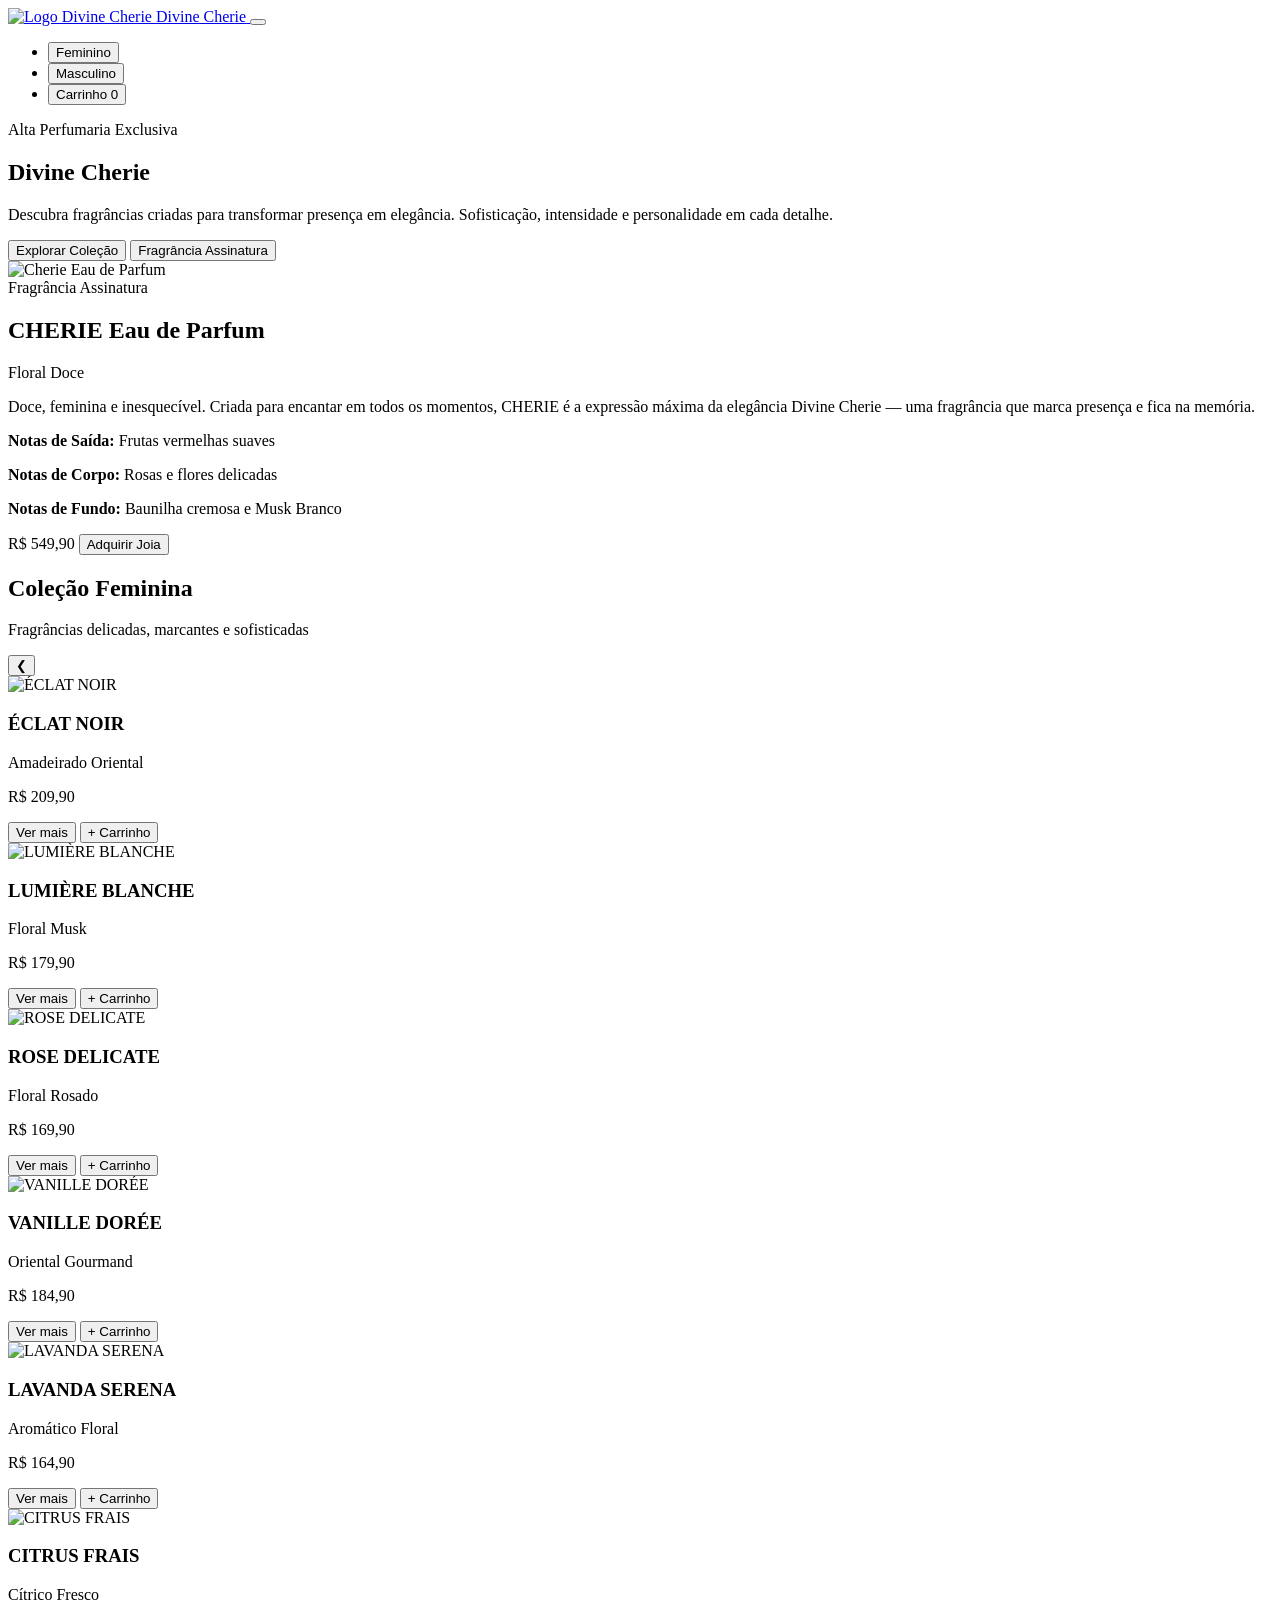
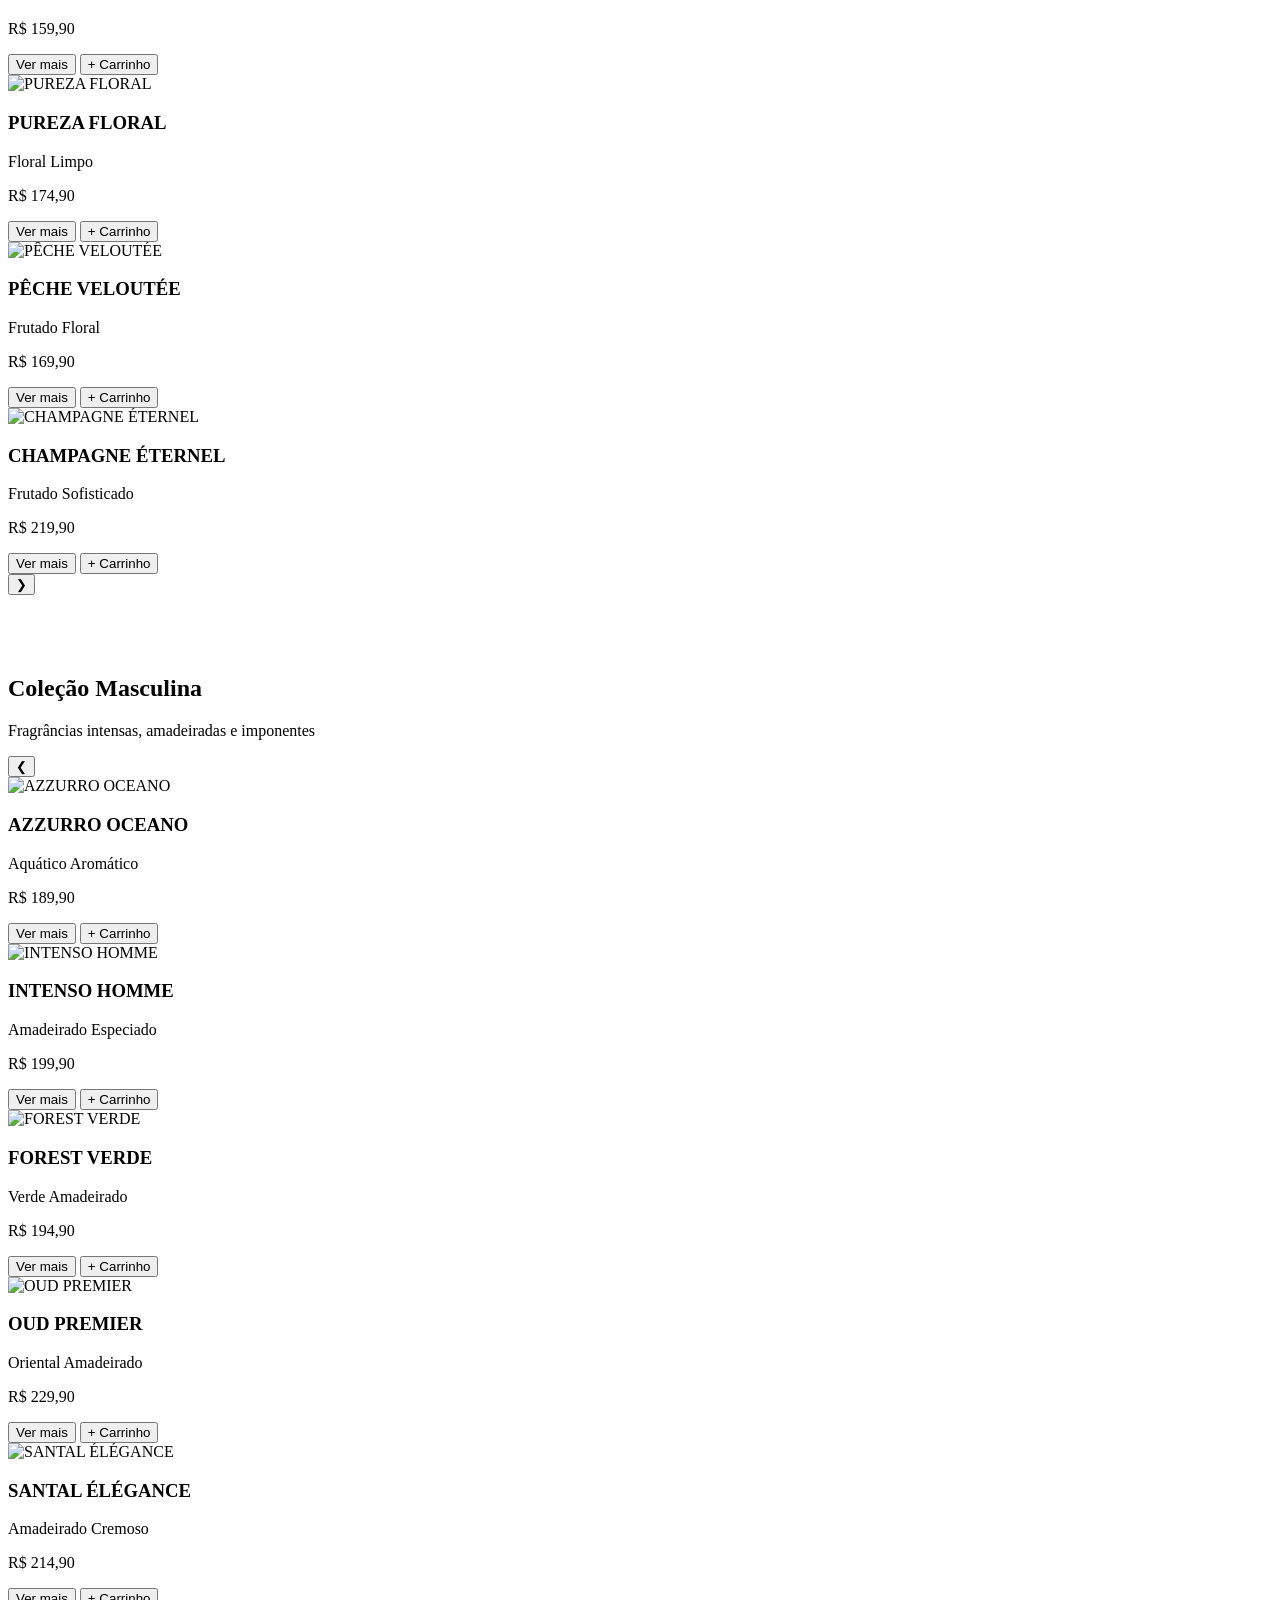
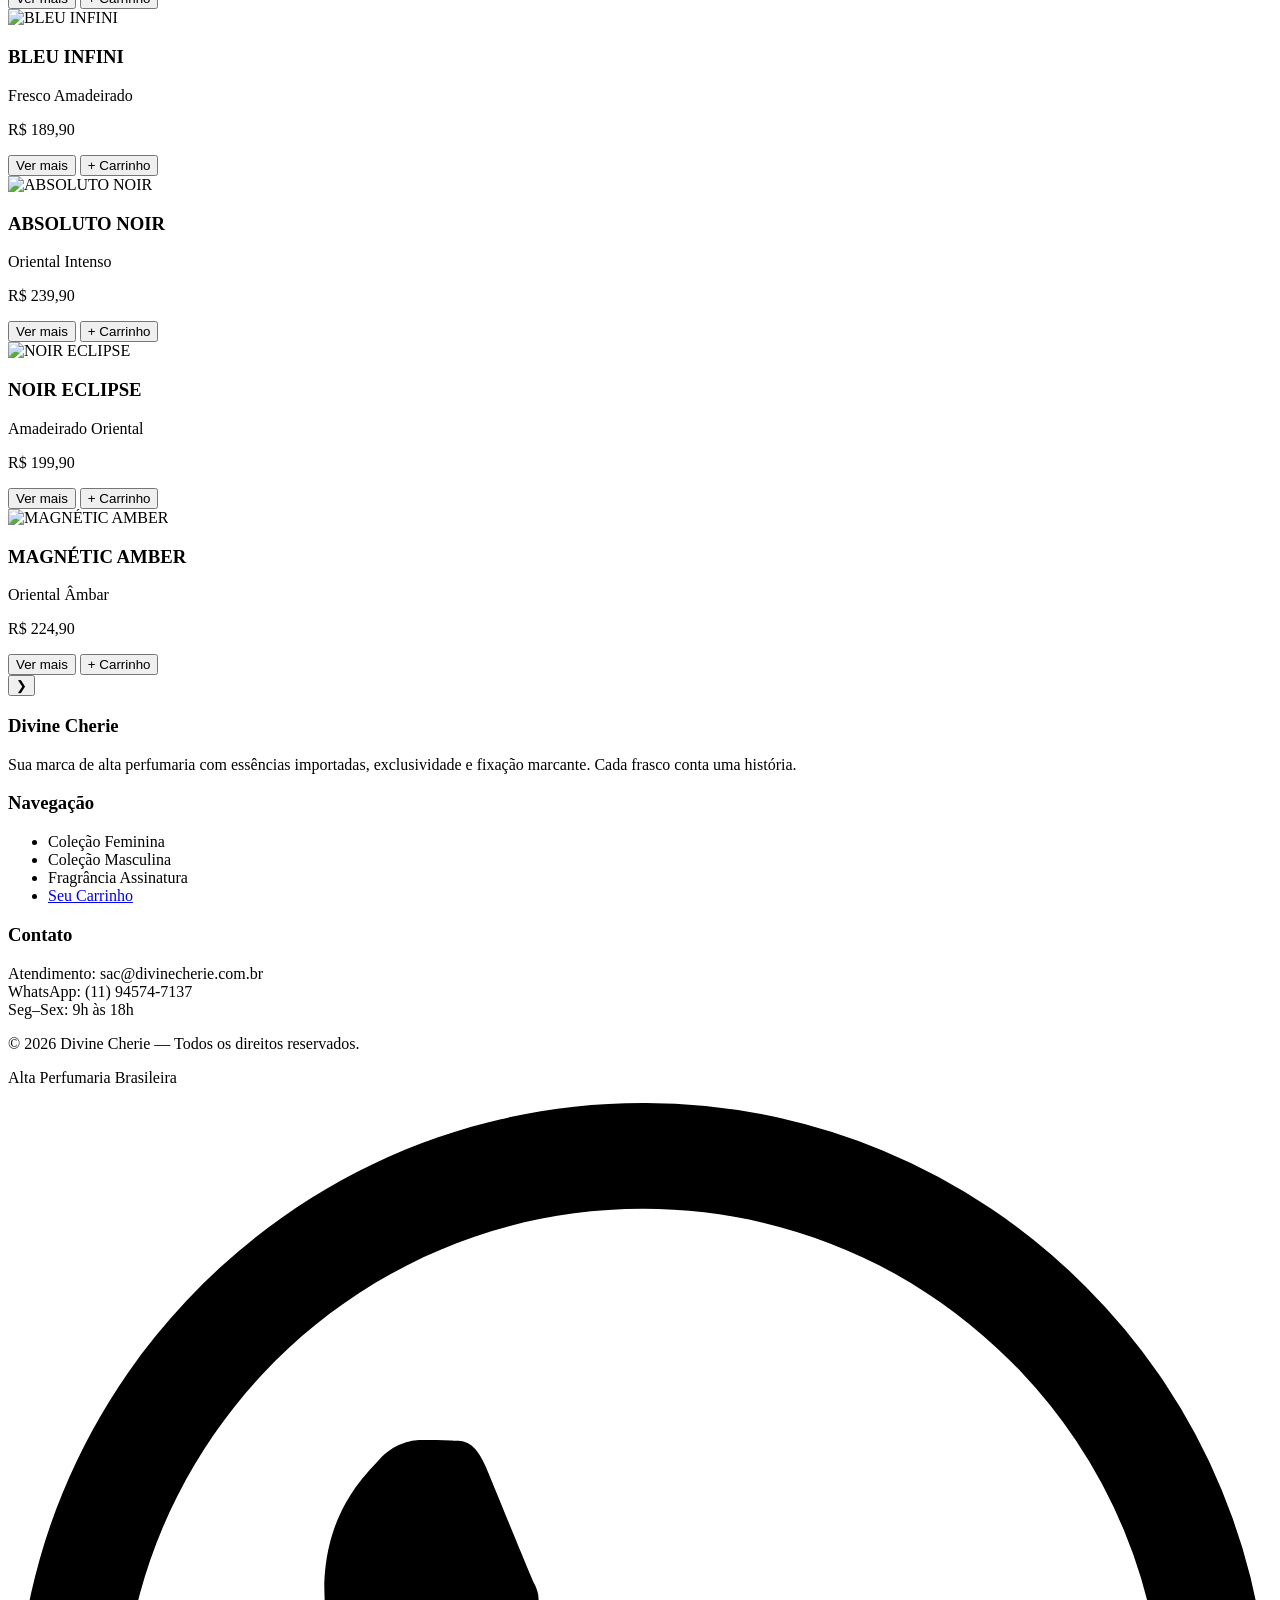
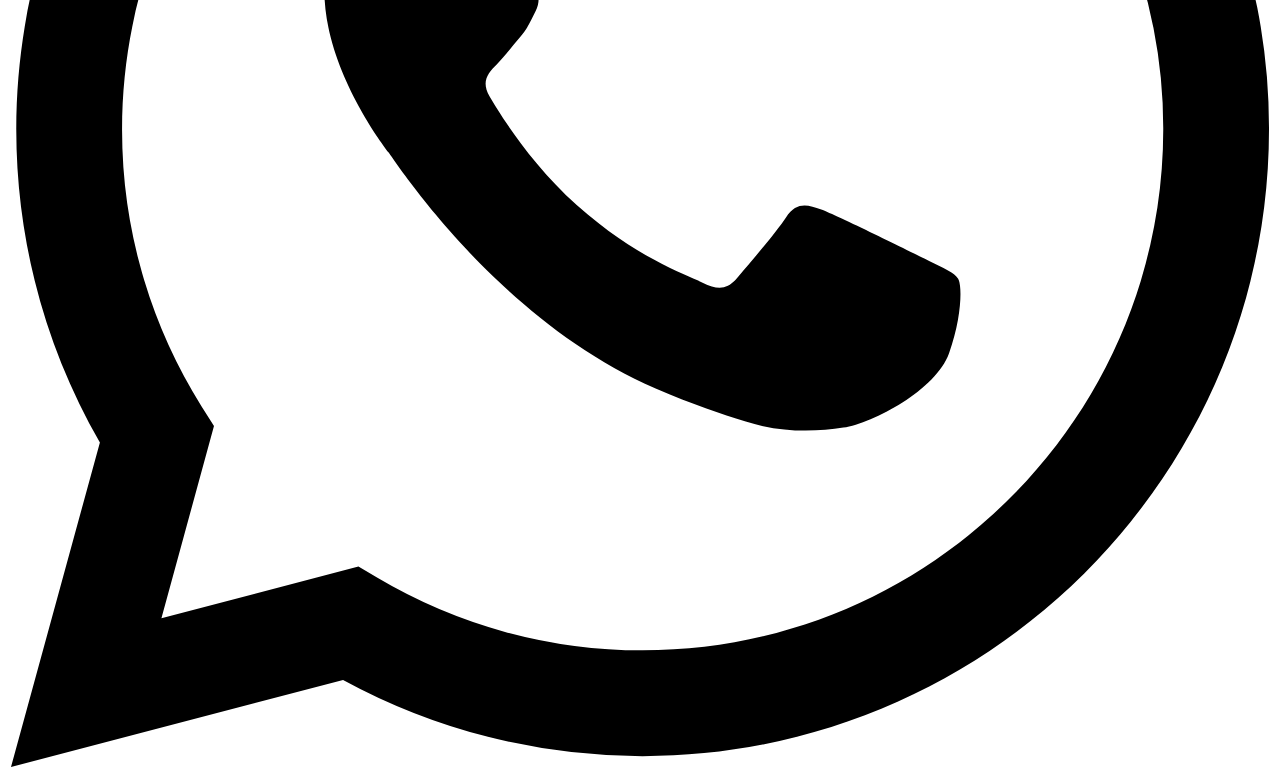
==== index.html @ ea1475bd "Pp" ====
<!DOCTYPE html>
<html lang="pt-br">
<head>
    <meta charset="UTF-8">
    <meta name="viewport" content="width=device-width, initial-scale=1.0">
    <title>Divine Cherie - Alta Perfumaria</title>
    <link rel="stylesheet" href="style.css">
    <link rel="icon" href="Imagens/Logo.jpeg" type="image/jpeg">
</head>
<body>

    <header>
        <nav>
            <a class="logo" href="index.html">
                <img src="Imagens/Logo.jpeg" alt="Logo Divine Cherie" class="logo-img">
                <span>Divine Cherie</span>
            </a>
            <button class="hamburger" id="hamburger" aria-label="Abrir menu">
                <span></span><span></span><span></span>
            </button>
            <div class="menu-container" id="menu-container">
                <ul>
                    <li><button class="btn-menu-nav" onclick="rolarParaSecao('feminino'); fecharMenu()">Feminino</button></li>
                    <li><button class="btn-menu-nav" onclick="rolarParaSecao('masculino'); fecharMenu()">Masculino</button></li>
                    <li>
                        <button class="btn-carrinho-texto" onclick="window.location.href='carrinho.html'">
                            Carrinho
                            <span class="cart-badge" id="badge-nav">0</span>
                        </button>
                    </li>
                </ul>
            </div>
        </nav>
    </header>

    <main class="container">

        <!-- HERO -->
        <section class="hero">
            <div class="hero-content">
                <span class="hero-eyebrow">Alta Perfumaria Exclusiva</span>
                <h1>Divine Cherie</h1>
                <p>Descubra fragrâncias criadas para transformar presença em elegância. Sofisticação, intensidade e personalidade em cada detalhe.</p>
                <div class="hero-cta-group">
                    <button class="btn-hero-primary" onclick="rolarParaSecao('feminino')">Explorar Coleção</button>
                    <button class="btn-hero-secondary" onclick="rolarParaSecao('destaque')">Fragrância Assinatura</button>
                </div>
            </div>
        </section>

        <!-- DESTAQUE ASSINATURA -->
        <section class="super-destaque-container" id="destaque">
            <div class="destaque-card">
                <div class="destaque-img-col">
                    <img src="Imagens/cherie.jpeg" alt="Cherie Eau de Parfum">
                </div>
                <div class="destaque-info-col">
                    <span class="badge-assinatura">Fragrância Assinatura</span>
                    <h2 class="destaque-nome">CHERIE Eau de Parfum</h2>
                    <p class="destaque-familia">Floral Doce</p>
                    <p class="destaque-descricao">Doce, feminina e inesquecível. Criada para encantar em todos os momentos, CHERIE é a expressão máxima da elegância Divine Cherie — uma fragrância que marca presença e fica na memória.</p>
                    <div class="destaque-notas">
                        <p><strong>Notas de Saída:</strong> Frutas vermelhas suaves</p>
                        <p><strong>Notas de Corpo:</strong> Rosas e flores delicadas</p>
                        <p><strong>Notas de Fundo:</strong> Baunilha cremosa e Musk Branco</p>
                    </div>
                    <div class="destaque-compra">
                        <span class="destaque-preco">R$ 549,90</span>
                        <button class="btn-adquirir" onclick="adicionarCarrinho({n:'CHERIE Eau de Parfum', p:549.90, i:'Imagens/cherie.jpeg', g:'feminino', d:'Doce, feminina e inesquecível. Criada para encantar em todos os momentos.', f:'Floral Doce'})">Adquirir Joia</button>
                    </div>
                </div>
            </div>
        </section>

        <!-- COLEÇÃO FEMININA -->
        <section class="secao-produtos" id="feminino">
            <div class="titulo-secao-caixa">
                <h2>Coleção Feminina</h2>
                <p>Fragrâncias delicadas, marcantes e sofisticadas</p>
            </div>
            <div class="carousel-container">
                <button class="arrow-btn" onclick="scrollCarrossel('vitrine-feminina', -1)" aria-label="Anterior">&#10094;</button>
                <div class="vitrine-wrapper">
                    <div class="vitrine" id="vitrine-feminina"></div>
                </div>
                <button class="arrow-btn" onclick="scrollCarrossel('vitrine-feminina', 1)" aria-label="Próximo">&#10095;</button>
            </div>
        </section>

        <!-- COLEÇÃO MASCULINA -->
        <section class="secao-produtos" id="masculino" style="margin-top: 80px;">
            <div class="titulo-secao-caixa">
                <h2>Coleção Masculina</h2>
                <p>Fragrâncias intensas, amadeiradas e imponentes</p>
            </div>
            <div class="carousel-container">
                <button class="arrow-btn" onclick="scrollCarrossel('vitrine-masculina', -1)" aria-label="Anterior">&#10094;</button>
                <div class="vitrine-wrapper">
                    <div class="vitrine" id="vitrine-masculina"></div>
                </div>
                <button class="arrow-btn" onclick="scrollCarrossel('vitrine-masculina', 1)" aria-label="Próximo">&#10095;</button>
            </div>
        </section>

    </main>

    <!-- FOOTER -->
    <footer>
        <div class="footer-inner">
            <div class="footer-col">
                <h3>Divine Cherie</h3>
                <p>Sua marca de alta perfumaria com essências importadas, exclusividade e fixação marcante. Cada frasco conta uma história.</p>
            </div>
            <div class="footer-col">
                <h3>Navegação</h3>
                <ul>
                    <li><span onclick="rolarParaSecao('feminino')">Coleção Feminina</span></li>
                    <li><span onclick="rolarParaSecao('masculino')">Coleção Masculina</span></li>
                    <li><span onclick="rolarParaSecao('destaque')">Fragrância Assinatura</span></li>
                    <li><a href="carrinho.html">Seu Carrinho</a></li>
                </ul>
            </div>
            <div class="footer-col">
                <h3>Contato</h3>
                <p>
                    Atendimento: sac@divinecherie.com.br<br>
                    WhatsApp: (11) 94574-7137<br>
                    Seg–Sex: 9h às 18h
                </p>
            </div>
        </div>
        <div class="footer-bottom">
            <p>&copy; 2026 Divine Cherie — Todos os direitos reservados.</p>
            <p>Alta Perfumaria Brasileira</p>
        </div>
    </footer>

    <!-- WHATSAPP FLUTUANTE -->
    <a href="https://wa.me/5511945747137" class="whatsapp-popup" target="_blank" rel="noopener noreferrer" aria-label="Fale conosco pelo WhatsApp">
        <svg viewBox="0 0 24 24" xmlns="http://www.w3.org/2000/svg">
            <path d="M17.472 14.382c-.297-.149-1.758-.867-2.03-.967-.273-.099-.471-.148-.67.15-.197.297-.767.966-.94 1.164-.173.199-.347.223-.644.075-.297-.15-1.255-.463-2.39-1.475-.883-.788-1.48-1.761-1.653-2.059-.173-.297-.018-.458.13-.606.134-.133.298-.347.446-.52.149-.174.198-.298.298-.497.099-.198.05-.371-.025-.52-.075-.149-.669-1.612-.916-2.207-.242-.579-.487-.5-.669-.51-.173-.008-.371-.01-.57-.01-.198 0-.52.074-.792.372-.272.297-1.04 1.016-1.04 2.479 0 1.462 1.065 2.875 1.213 3.074.149.198 2.096 3.2 5.077 4.487.709.306 1.262.489 1.694.625.712.227 1.36.195 1.871.118.571-.085 1.758-.719 2.006-1.413.248-.694.248-1.289.173-1.413-.074-.124-.272-.198-.57-.347m-5.421 7.403h-.004a9.87 9.87 0 01-5.031-1.378l-.361-.214-3.741.982.998-3.648-.235-.374a9.86 9.86 0 01-1.51-5.26c.001-5.45 4.436-9.884 9.888-9.884 2.64 0 5.122 1.03 6.988 2.898a9.825 9.825 0 012.893 6.994c-.003 5.45-4.437 9.884-9.885 9.884m8.413-18.297A11.815 11.815 0 0012.05 0C5.495 0 .16 5.335.157 11.892c0 2.096.547 4.142 1.588 5.945L.057 24l6.305-1.654a11.882 11.882 0 005.683 1.448h.005c6.554 0 11.89-5.335 11.893-11.893a11.821 11.821 0 00-3.48-8.413z"/>
        </svg>
    </a>

    <!-- TOAST -->
    <div class="toast" id="toast"></div>

    <script>
        // ==========================================
        // CATÁLOGO COMPLETO DE PRODUTOS
        // ==========================================
        const PRODUTOS = [
            { n: "ÉCLAT NOIR",       p: 209.90, i: "Imagens/Eclat Noir.png",         g: "feminino",  f: "Amadeirado Oriental",   d: "Sedutor e sofisticado, Éclat Noir combina baunilha negra e patchouli. Um perfume misterioso que deixa presença marcante por onde passa." },
            { n: "LUMIÈRE BLANCHE",  p: 179.90, i: "Imagens/Lumiere Blanche.png",     g: "feminino",  f: "Floral Musk",            d: "Uma fragrância delicada e iluminada, perfeita para mulheres elegantes e românticas. Flores brancas com musk e baunilha cremosa." },
            { n: "ROSE DELICATE",    p: 169.90, i: "Imagens/Rose Delicate.png",        g: "feminino",  f: "Floral Rosado",          d: "A harmonia clássica da rosa chá com a peônia. Um floral muito suave, romântico e elegante, perfeito para quem ama fragrâncias femininas." },
            { n: "VANILLE DORÉE",    p: 184.90, i: "Imagens/Vanille Doree.png",        g: "feminino",  f: "Oriental Gourmand",      d: "Doce sofisticado e extremamente viciante. Acordes luxuosos de caramelo e baunilha dourada, perfeito para noites especiais." },
            { n: "LAVANDA SERENA",   p: 164.90, i: "Imagens/Lavanda Serena.png",       g: "feminino",  f: "Aromático Floral",       d: "Suave, elegante e relaxante. Traz o frescor puro da lavanda francesa com íris e violeta. Ideal para o dia a dia." },
            { n: "CITRUS FRAIS",     p: 159.90, i: "Imagens/Citrus Frais.png",         g: "feminino",  f: "Cítrico Fresco",         d: "Leve, vibrante e perfeito para dias quentes. Laranja siciliana, limão e musk em uma combinação refrescante e alegre." },
            { n: "PUREZA FLORAL",    p: 174.90, i: "Imagens/Pureza Floral.png",        g: "feminino",  f: "Floral Limpo",           d: "Delicado, confortável e elegante como pele limpa e hidratada. Lírio branco, jasmim e musk em perfeita harmonia." },
            { n: "PÊCHE VELOUTÉE",   p: 169.90, i: "Imagens/Peche Veloutee.png",       g: "feminino",  f: "Frutado Floral",         d: "Doce delicado e feminino com toque aveludado irresistível. Pêssego, flores brancas e musk em uma fragrância encantadora." },
            { n: "CHAMPAGNE ÉTERNEL",p: 219.90, i: "Imagens/Champagne Eternel.png",    g: "feminino",  f: "Frutado Sofisticado",    d: "Luxuoso e brilhante, inspirado em celebrações inesquecíveis. Champagne rosé, pera e musk em uma composição festiva e elegante." },
            { n: "AZZURRO OCEANO",   p: 189.90, i: "Imagens/Azzurro Oceano.png",       g: "masculino", f: "Aquático Aromático",     d: "Fresco, aquático e moderno. Traz notas marinhas com limão siciliano e cedro. Transmite liberdade e sensação de brisa do mar." },
            { n: "INTENSO HOMME",    p: 199.90, i: "Imagens/Intenso Homme.png",        g: "masculino", f: "Amadeirado Especiado",   d: "Um amadeirado especiado marcante com toques intensos de âmbar e pimenta. Masculino sofisticado para homens confiantes." },
            { n: "FOREST VERDE",     p: 194.90, i: "Imagens/Forest Verde.png",          g: "masculino", f: "Verde Amadeirado",       d: "Traz notas verdes de vetiver misturadas à robustez clássica do cedro. Inspirado na natureza luxuosa das florestas profundas." },
            { n: "OUD PREMIER",      p: 229.90, i: "Imagens/Oud Premier.png",           g: "masculino", f: "Oriental Amadeirado",    d: "Luxuoso e misterioso, baseado no oud árabe premium envolto por incenso e âmbar. Inspirado na perfumaria árabe premium." },
            { n: "SANTAL ÉLÉGANCE",  p: 214.90, i: "Imagens/Santal Elegance.png",       g: "masculino", f: "Amadeirado Cremoso",     d: "A imponência do sândalo amadeirado com a cremosidade da baunilha. Elegante e refinado para quem ama perfumes sofisticados." },
            { n: "BLEU INFINI",      p: 189.90, i: "Imagens/Bleu Infini.png",           g: "masculino", f: "Fresco Amadeirado",      d: "Refrescante amadeirado moderno com notas oceânicas intensas. Moderno, refrescante e extremamente versátil." },
            { n: "ABSOLUTO NOIR",    p: 239.90, i: "Imagens/Absoluto Noir.png",         g: "masculino", f: "Oriental Intenso",       d: "O perfume mais intenso e luxuoso da coleção Divine Cherie. Incenso, madeira negra e âmbar em uma composição poderosa e marcante." },
            { n: "NOIR ECLIPSE",     p: 199.90, i: "Imagens/noir eclipse.png",          g: "masculino", f: "Amadeirado Oriental",    d: "Misterioso, elegante e extremamente marcante. Couro, âmbar negro e cedro em uma fragrância que exala poder e sofisticação." },
            { n: "MAGNÉTIC AMBER",   p: 224.90, i: "Imagens/Magnetic Amber.png",        g: "masculino", f: "Oriental Âmbar",         d: "Sensual e sofisticado, perfeito para noites elegantes. Âmbar dourado, baunilha e especiarias em uma composição irresistível." },
        ];

        // ==========================================
        // GERENCIAMENTO DO CARRINHO (localStorage)
        // ==========================================
        function getCarrinho() {
            return JSON.parse(localStorage.getItem('dc_carrinho') || '[]');
        }

        function salvarCarrinho(carrinho) {
            localStorage.setItem('dc_carrinho', JSON.stringify(carrinho));
            atualizarBadge();
        }

        function atualizarBadge() {
            const carrinho = getCarrinho();
            const total = carrinho.reduce((s, i) => s + i.qty, 0);
            const badge = document.getElementById('badge-nav');
            if (badge) badge.textContent = total;
        }

        function adicionarCarrinho(produto) {
            const carrinho = getCarrinho();
            const idx = carrinho.findIndex(i => i.n === produto.n);
            if (idx >= 0) {
                carrinho[idx].qty += 1;
            } else {
                carrinho.push({ ...produto, qty: 1 });
            }
            salvarCarrinho(carrinho);
            mostrarToast('✓  ' + produto.n + ' adicionado ao carrinho');
        }

        function mostrarToast(msg) {
            const toast = document.getElementById('toast');
            toast.textContent = msg;
            toast.classList.add('show');
            setTimeout(() => toast.classList.remove('show'), 3000);
        }

        // ==========================================
        // RENDERIZAR VITRINE
        // ==========================================
        function renderizarVitrine() {
            const vFem  = document.getElementById('vitrine-feminina');
            const vMasc = document.getElementById('vitrine-masculina');
            if (vFem)  vFem.innerHTML  = '';
            if (vMasc) vMasc.innerHTML = '';

            PRODUTOS.forEach(p => {
                const query = `nome=${encodeURIComponent(p.n)}&preco=${encodeURIComponent('R$ ' + p.p.toFixed(2).replace('.', ','))}&img=${encodeURIComponent(p.i)}&desc=${encodeURIComponent(p.d)}&familia=${encodeURIComponent(p.f)}`;
                const urlProduto = `produto.html?${query}`;

                const card = document.createElement('div');
                card.className = 'produto-card';
                card.innerHTML = `
                    <a href="${urlProduto}" style="text-decoration:none;color:inherit;">
                        <div class="produto-card-img-wrapper">
                            <img src="${p.i}" alt="${p.n}" loading="lazy">
                        </div>
                    </a>
                    <div class="produto-card-body">
                        <a href="${urlProduto}" style="text-decoration:none;color:inherit;">
                            <h3>${p.n}</h3>
                            <p class="familia-tag">${p.f}</p>
                        </a>
                        <p class="preco">R$ ${p.p.toFixed(2).replace('.', ',')}</p>
                        <div class="produto-card-actions">
                            <button class="btn-ver-produto" onclick="window.location.href='${urlProduto}'">Ver mais</button>
                            <button class="btn-add-card" onclick="adicionarCarrinho({n:'${p.n.replace(/'/g,"\\'")}',p:${p.p},i:'${p.i}',g:'${p.g}',d:'${p.d.replace(/'/g,"\\'")}',f:'${p.f}'})">+ Carrinho</button>
                        </div>
                    </div>
                `;

                if (p.g === 'feminino' && vFem)  vFem.appendChild(card);
                if (p.g === 'masculino' && vMasc) vMasc.appendChild(card);
            });
        }

        // ==========================================
        // CARROSSEL
        // ==========================================
        function scrollCarrossel(id, dir) {
            const vitrine = document.getElementById(id);
            if (!vitrine) return;
            const card = vitrine.querySelector('.produto-card');
            if (!card) return;
            const gap = parseInt(window.getComputedStyle(vitrine).gap) || 22;
            vitrine.scrollBy({ left: dir * (card.offsetWidth + gap), behavior: 'smooth' });
        }

        // ==========================================
        // SCROLL SUAVE
        // ==========================================
        function rolarParaSecao(id) {
            const el = document.getElementById(id);
            if (el) el.scrollIntoView({ behavior: 'smooth', block: 'start' });
        }

        // ==========================================
        // MENU MOBILE
        // ==========================================
        const hamburger = document.getElementById('hamburger');
        const menuContainer = document.getElementById('menu-container');

        hamburger.addEventListener('click', () => {
            hamburger.classList.toggle('active');
            menuContainer.classList.toggle('open');
        });

        function fecharMenu() {
            hamburger.classList.remove('active');
            menuContainer.classList.remove('open');
        }

        // Fechar menu ao clicar fora
        document.addEventListener('click', (e) => {
            if (!hamburger.contains(e.target) && !menuContainer.contains(e.target)) {
                fecharMenu();
            }
        });

        // ==========================================
        // INICIALIZAÇÃO
        // ==========================================
        window.addEventListener('DOMContentLoaded', () => {
            renderizarVitrine();
            atualizarBadge();
        });
    </script>
</body>
</html>
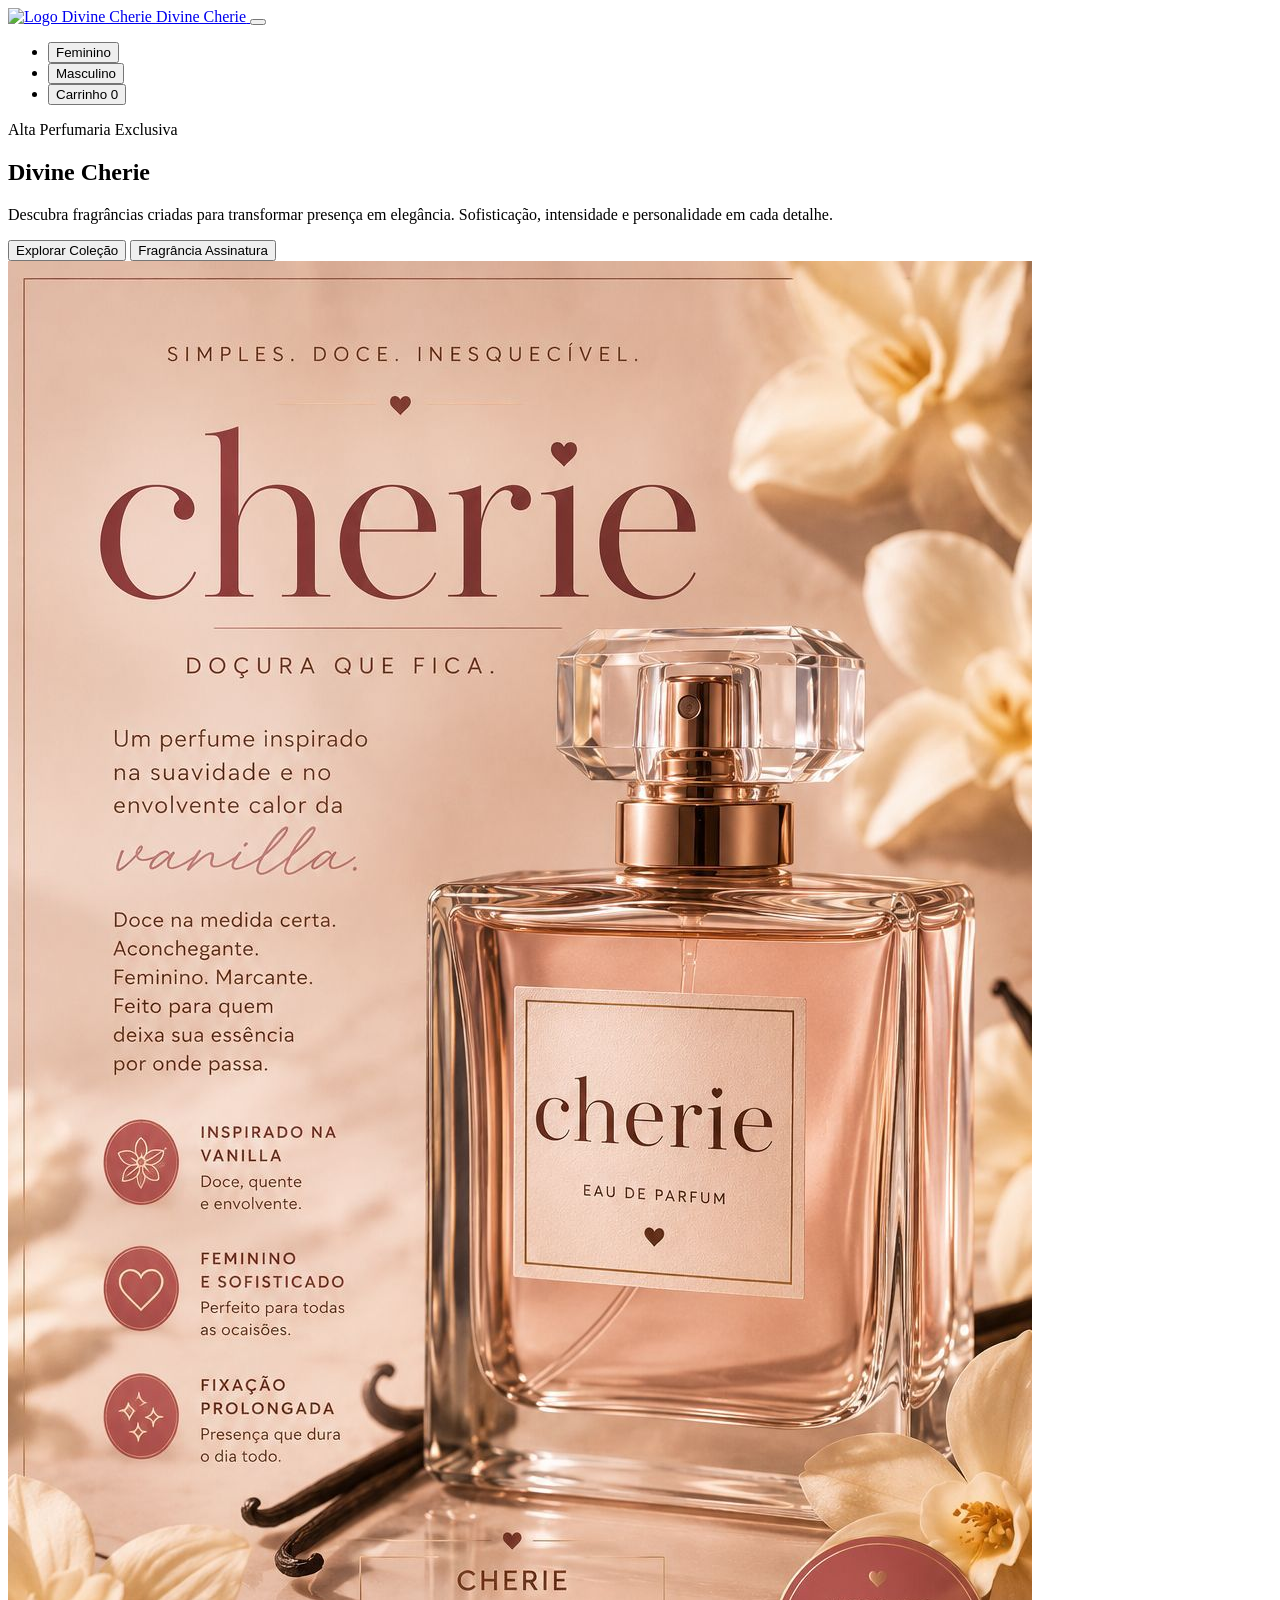
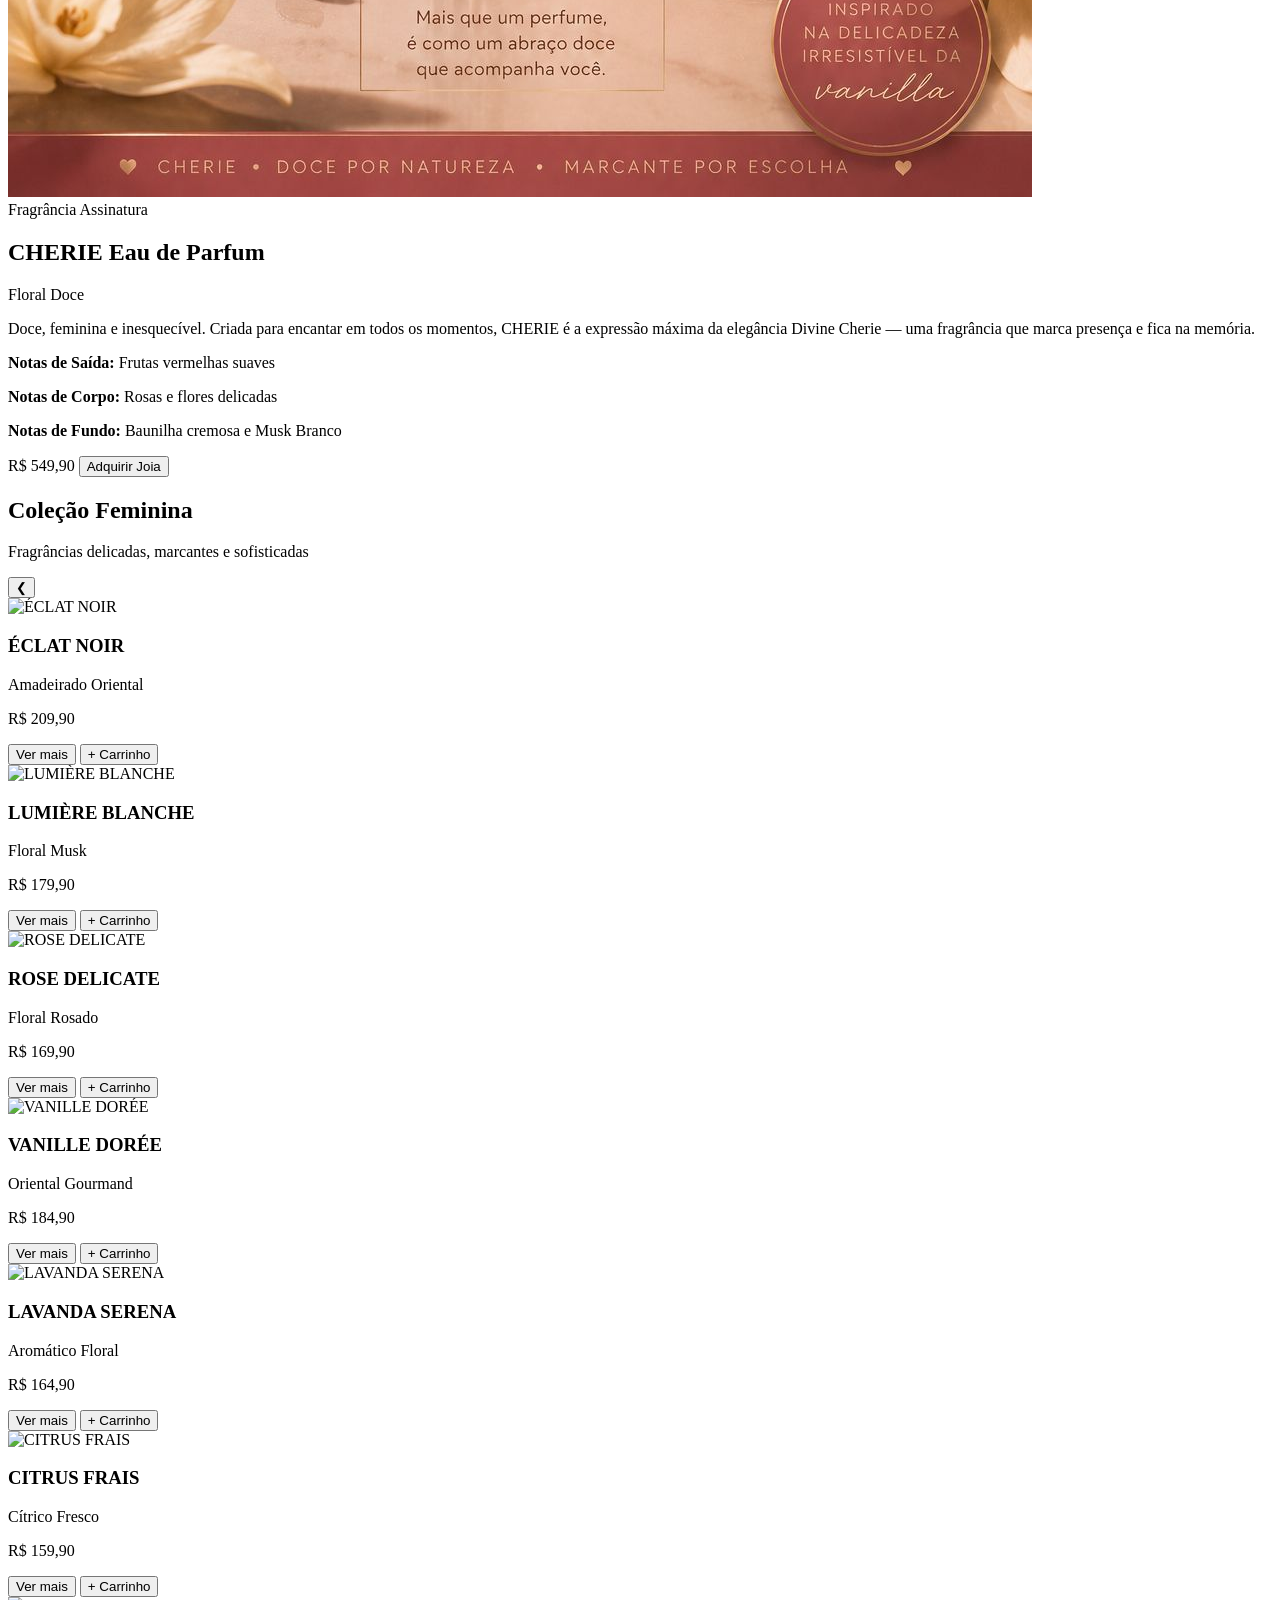
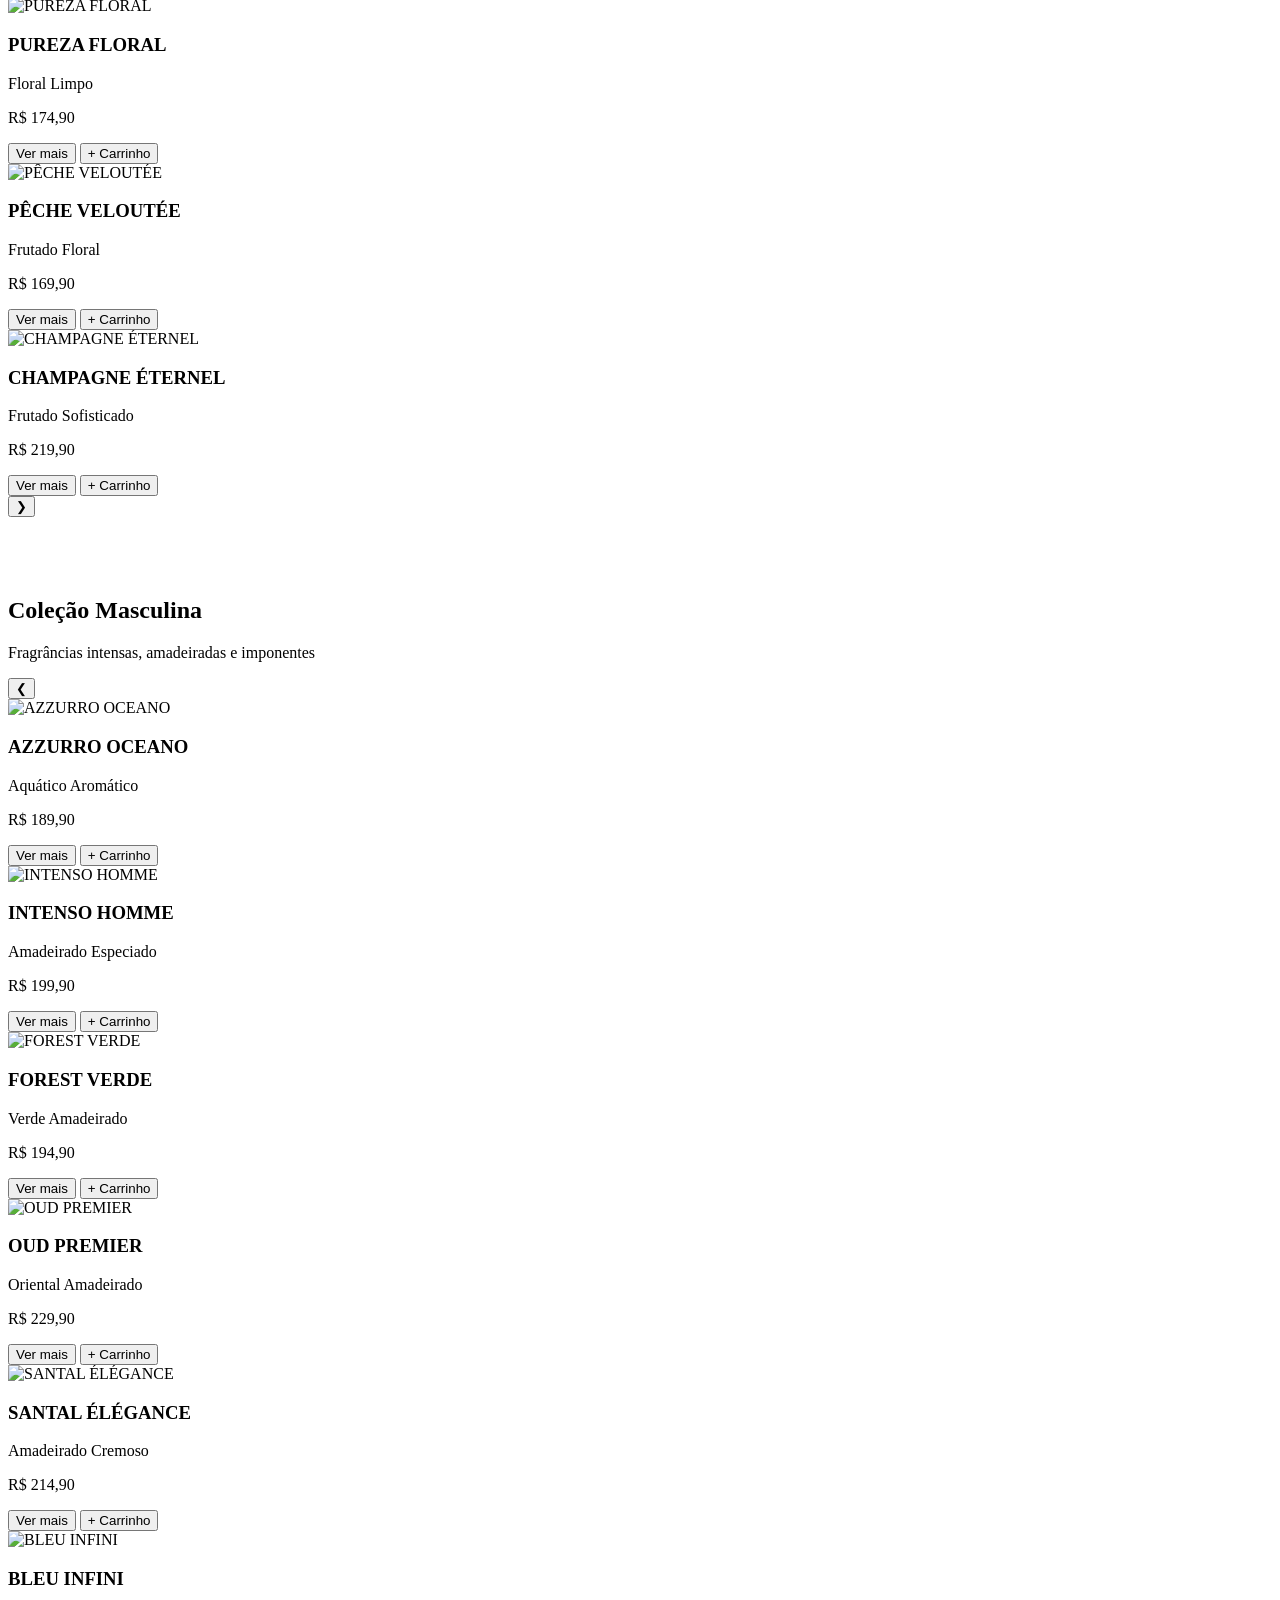
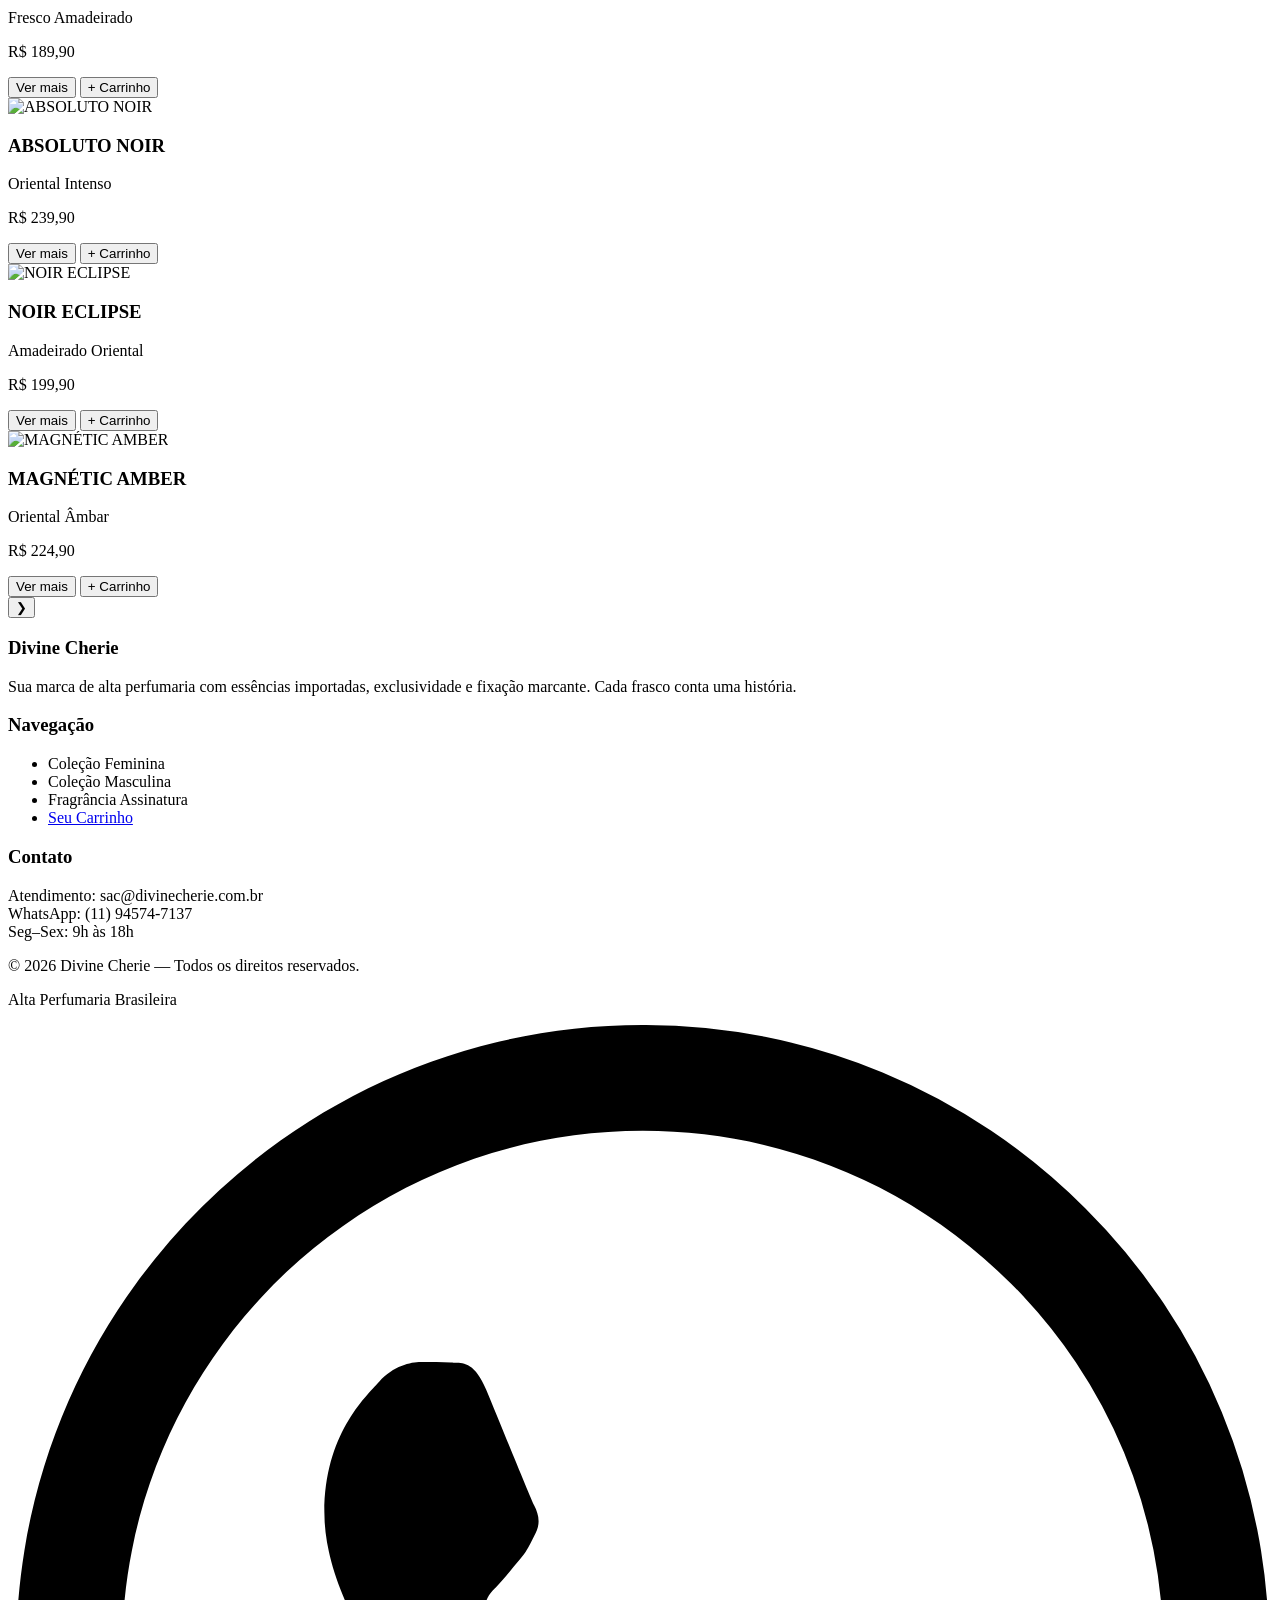
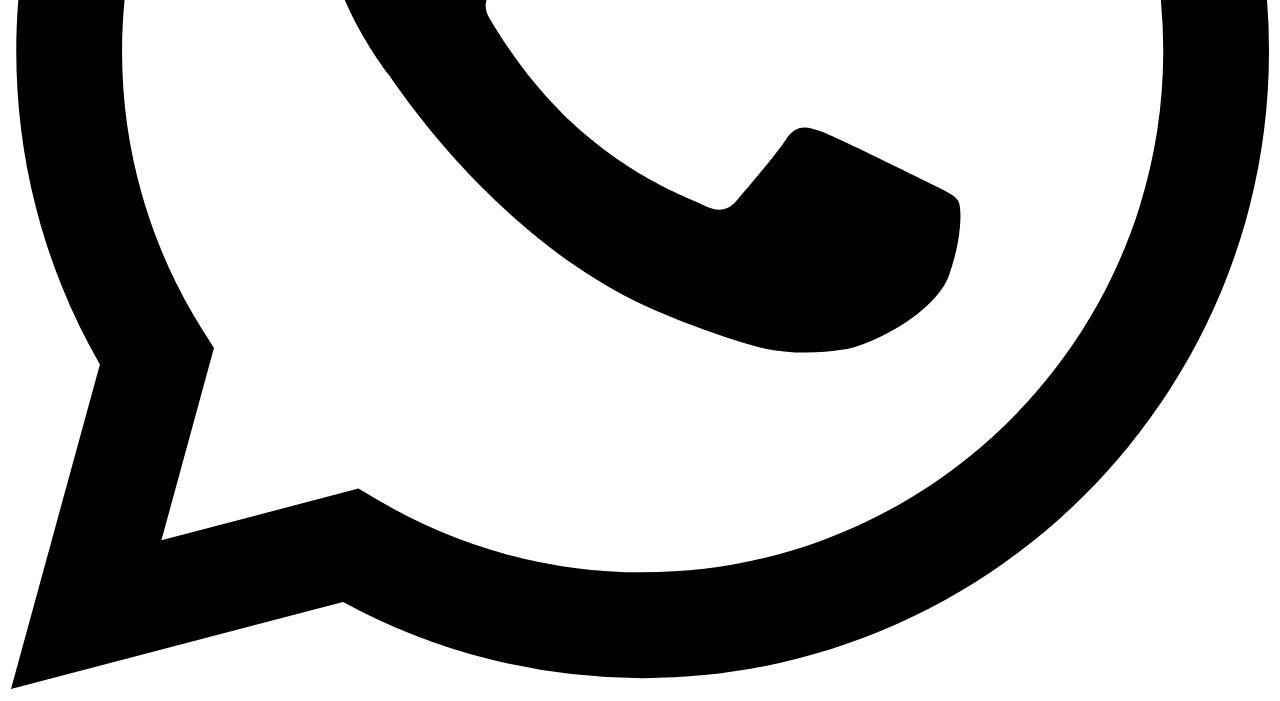
==== commit 9ad082d0: "PPp" ====
--- a/index.html
+++ b/index.html
@@ -52,7 +52,7 @@
         <section class="super-destaque-container" id="destaque">
             <div class="destaque-card">
                 <div class="destaque-img-col">
-                    <img src="Imagens/cherie.jpeg" alt="Cherie Eau de Parfum">
+                    <img src="/Códigos Pp/Imagens/cherie.jpeg" alt="Cherie Eau de Parfum">
                 </div>
                 <div class="destaque-info-col">
                     <span class="badge-assinatura">Fragrância Assinatura</span>
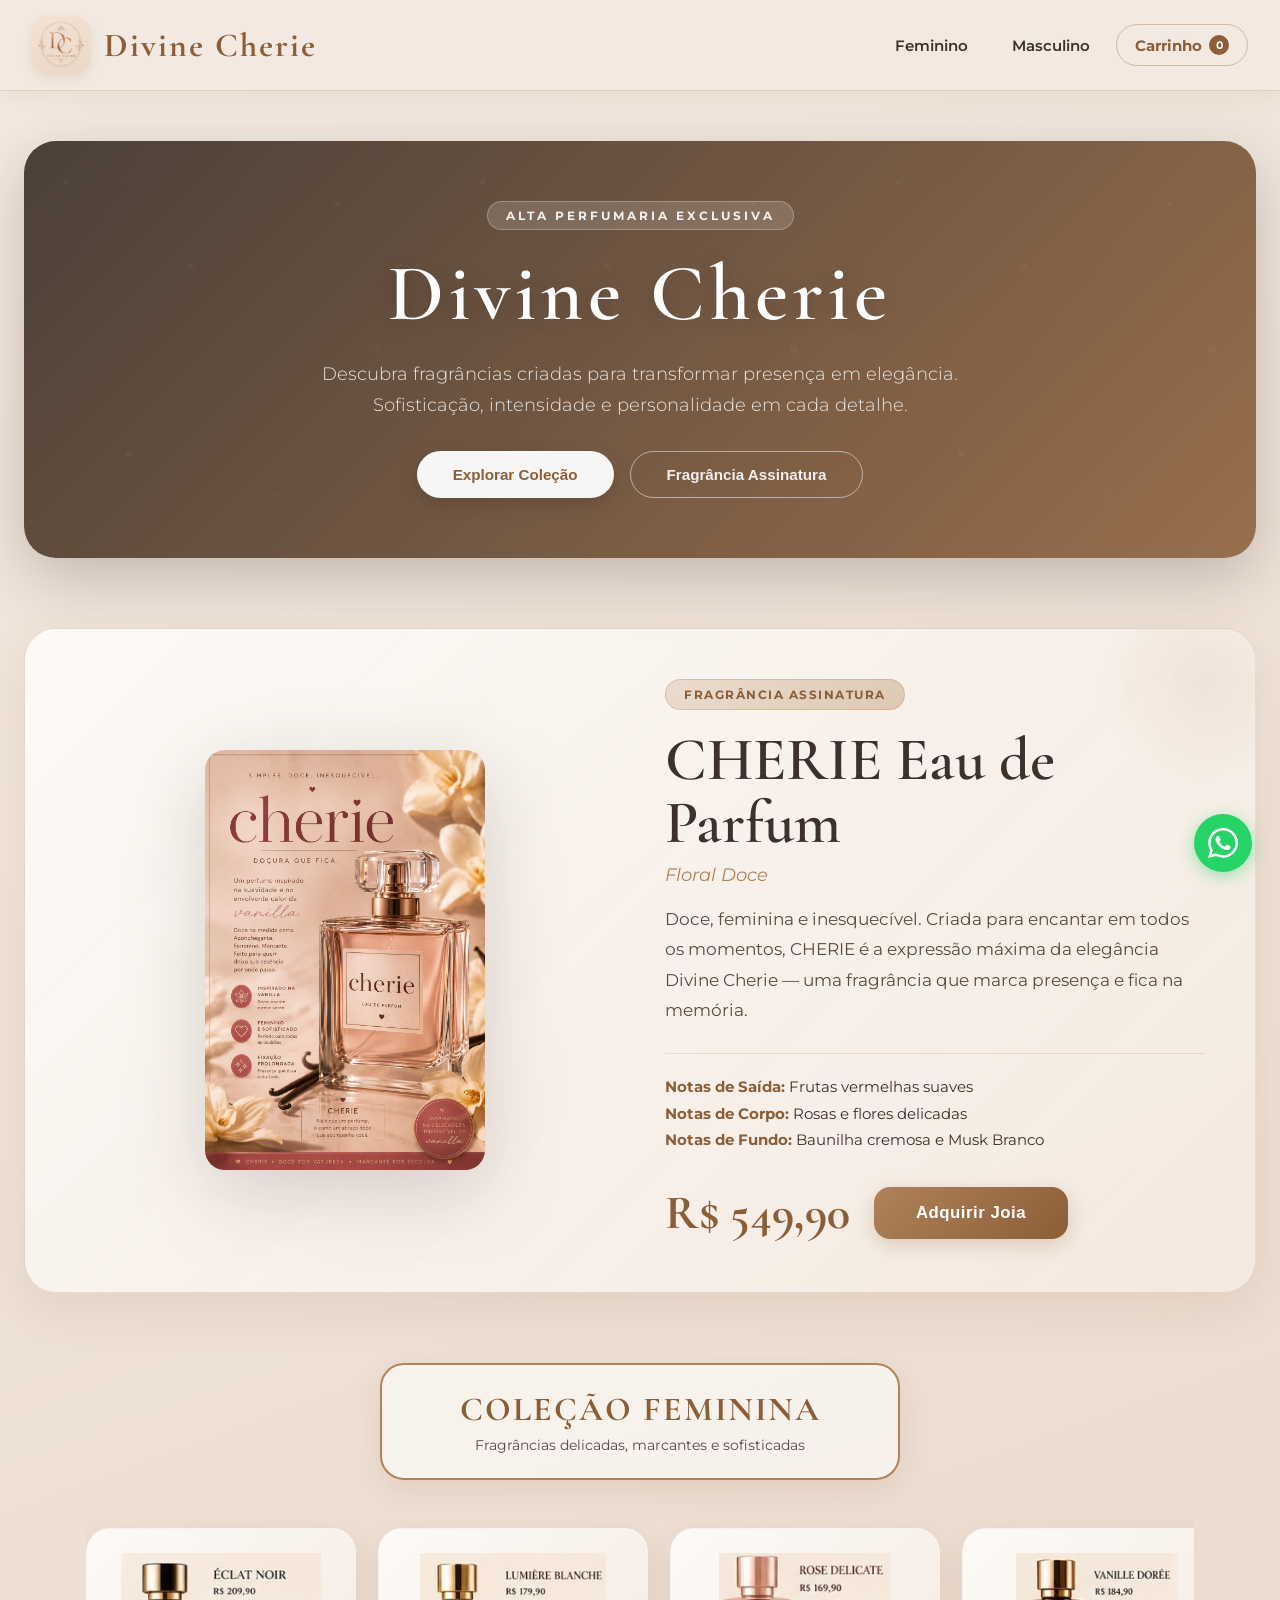
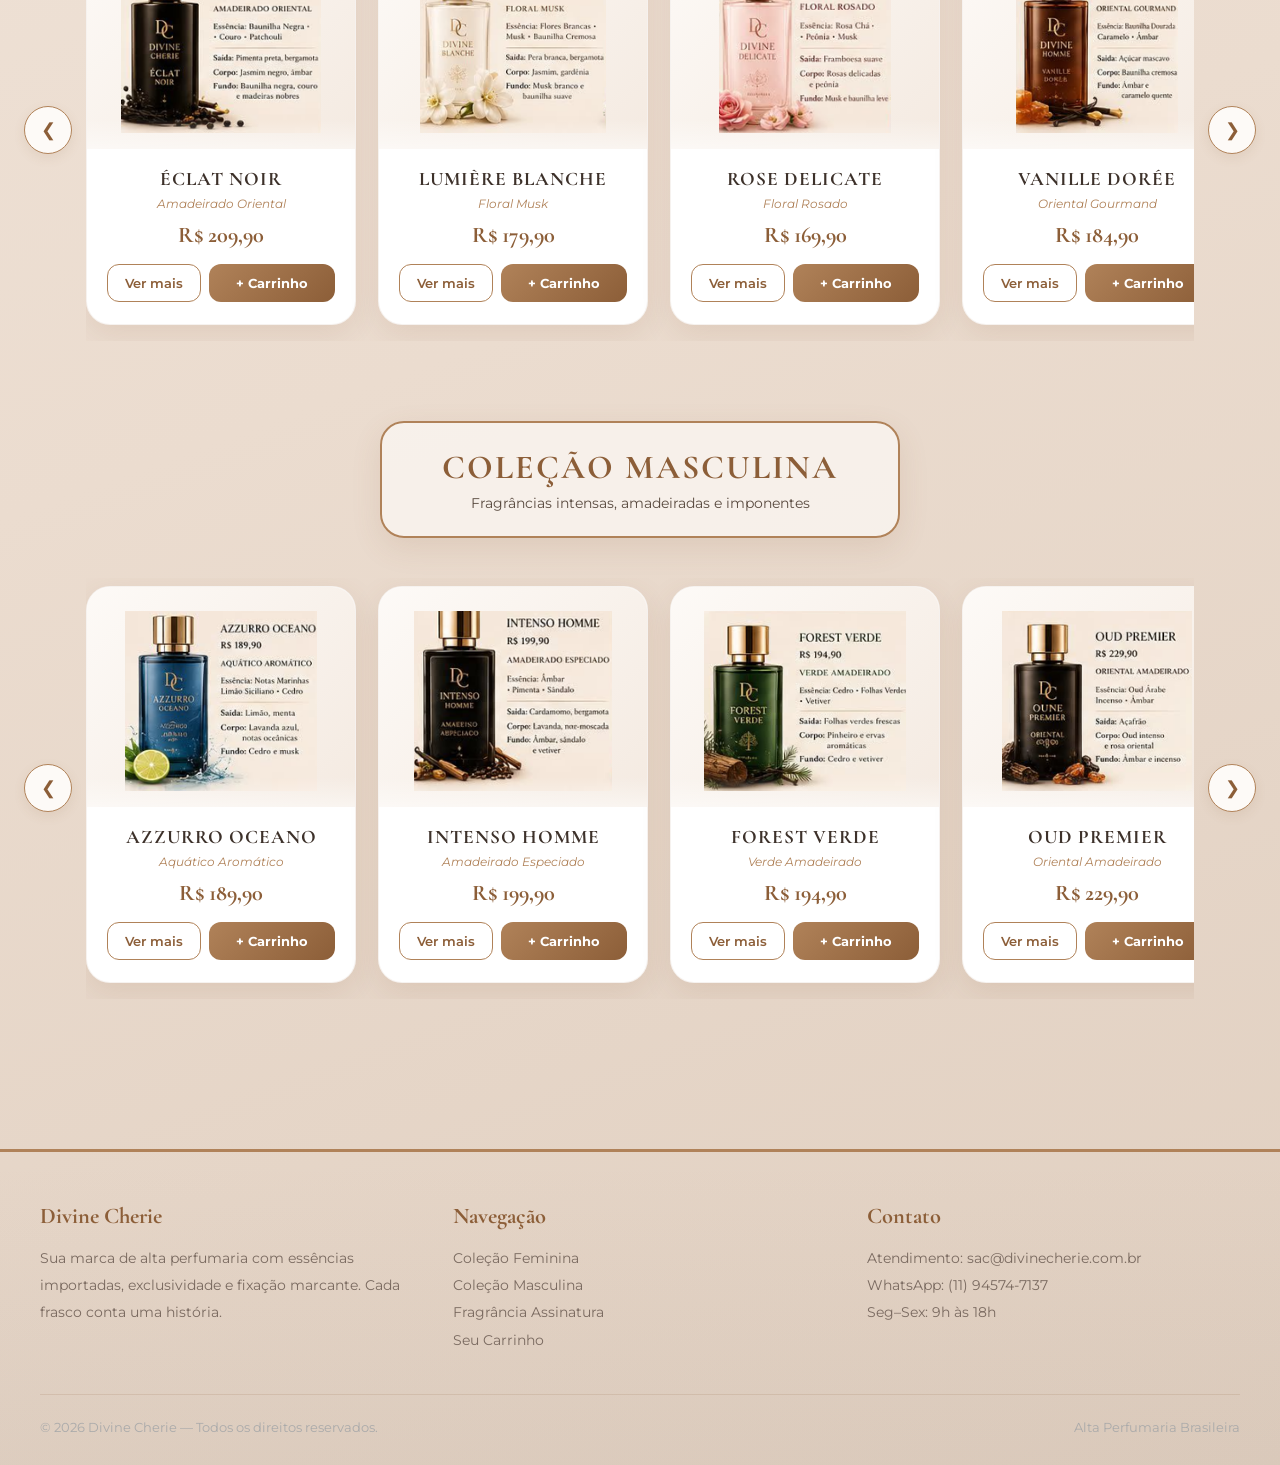
==== commit 5729915a: "xdcdcc" ====
--- a/index.html
+++ b/index.html
@@ -3,300 +3,14 @@
 <head>
     <meta charset="UTF-8">
     <meta name="viewport" content="width=device-width, initial-scale=1.0">
-    <title>Divine Cherie - Alta Perfumaria</title>
-    <link rel="stylesheet" href="style.css">
-    <link rel="icon" href="Imagens/Logo.jpeg" type="image/jpeg">
+    <title>Divine Cherie - Redirecionando...</title>
+    <meta http-equiv="refresh" content="0; url=Códigos Pp/index.html">
+    <script>
+        // Redirecionamento imediato via JavaScript como fallback
+        window.location.replace("Códigos Pp/index.html");
+    </script>
 </head>
 <body>
-
-    <header>
-        <nav>
-            <a class="logo" href="index.html">
-                <img src="Imagens/Logo.jpeg" alt="Logo Divine Cherie" class="logo-img">
-                <span>Divine Cherie</span>
-            </a>
-            <button class="hamburger" id="hamburger" aria-label="Abrir menu">
-                <span></span><span></span><span></span>
-            </button>
-            <div class="menu-container" id="menu-container">
-                <ul>
-                    <li><button class="btn-menu-nav" onclick="rolarParaSecao('feminino'); fecharMenu()">Feminino</button></li>
-                    <li><button class="btn-menu-nav" onclick="rolarParaSecao('masculino'); fecharMenu()">Masculino</button></li>
-                    <li>
-                        <button class="btn-carrinho-texto" onclick="window.location.href='carrinho.html'">
-                            Carrinho
-                            <span class="cart-badge" id="badge-nav">0</span>
-                        </button>
-                    </li>
-                </ul>
-            </div>
-        </nav>
-    </header>
-
-    <main class="container">
-
-        <!-- HERO -->
-        <section class="hero">
-            <div class="hero-content">
-                <span class="hero-eyebrow">Alta Perfumaria Exclusiva</span>
-                <h1>Divine Cherie</h1>
-                <p>Descubra fragrâncias criadas para transformar presença em elegância. Sofisticação, intensidade e personalidade em cada detalhe.</p>
-                <div class="hero-cta-group">
-                    <button class="btn-hero-primary" onclick="rolarParaSecao('feminino')">Explorar Coleção</button>
-                    <button class="btn-hero-secondary" onclick="rolarParaSecao('destaque')">Fragrância Assinatura</button>
-                </div>
-            </div>
-        </section>
-
-        <!-- DESTAQUE ASSINATURA -->
-        <section class="super-destaque-container" id="destaque">
-            <div class="destaque-card">
-                <div class="destaque-img-col">
-                    <img src="/Códigos Pp/Imagens/cherie.jpeg" alt="Cherie Eau de Parfum">
-                </div>
-                <div class="destaque-info-col">
-                    <span class="badge-assinatura">Fragrância Assinatura</span>
-                    <h2 class="destaque-nome">CHERIE Eau de Parfum</h2>
-                    <p class="destaque-familia">Floral Doce</p>
-                    <p class="destaque-descricao">Doce, feminina e inesquecível. Criada para encantar em todos os momentos, CHERIE é a expressão máxima da elegância Divine Cherie — uma fragrância que marca presença e fica na memória.</p>
-                    <div class="destaque-notas">
-                        <p><strong>Notas de Saída:</strong> Frutas vermelhas suaves</p>
-                        <p><strong>Notas de Corpo:</strong> Rosas e flores delicadas</p>
-                        <p><strong>Notas de Fundo:</strong> Baunilha cremosa e Musk Branco</p>
-                    </div>
-                    <div class="destaque-compra">
-                        <span class="destaque-preco">R$ 549,90</span>
-                        <button class="btn-adquirir" onclick="adicionarCarrinho({n:'CHERIE Eau de Parfum', p:549.90, i:'Imagens/cherie.jpeg', g:'feminino', d:'Doce, feminina e inesquecível. Criada para encantar em todos os momentos.', f:'Floral Doce'})">Adquirir Joia</button>
-                    </div>
-                </div>
-            </div>
-        </section>
-
-        <!-- COLEÇÃO FEMININA -->
-        <section class="secao-produtos" id="feminino">
-            <div class="titulo-secao-caixa">
-                <h2>Coleção Feminina</h2>
-                <p>Fragrâncias delicadas, marcantes e sofisticadas</p>
-            </div>
-            <div class="carousel-container">
-                <button class="arrow-btn" onclick="scrollCarrossel('vitrine-feminina', -1)" aria-label="Anterior">&#10094;</button>
-                <div class="vitrine-wrapper">
-                    <div class="vitrine" id="vitrine-feminina"></div>
-                </div>
-                <button class="arrow-btn" onclick="scrollCarrossel('vitrine-feminina', 1)" aria-label="Próximo">&#10095;</button>
-            </div>
-        </section>
-
-        <!-- COLEÇÃO MASCULINA -->
-        <section class="secao-produtos" id="masculino" style="margin-top: 80px;">
-            <div class="titulo-secao-caixa">
-                <h2>Coleção Masculina</h2>
-                <p>Fragrâncias intensas, amadeiradas e imponentes</p>
-            </div>
-            <div class="carousel-container">
-                <button class="arrow-btn" onclick="scrollCarrossel('vitrine-masculina', -1)" aria-label="Anterior">&#10094;</button>
-                <div class="vitrine-wrapper">
-                    <div class="vitrine" id="vitrine-masculina"></div>
-                </div>
-                <button class="arrow-btn" onclick="scrollCarrossel('vitrine-masculina', 1)" aria-label="Próximo">&#10095;</button>
-            </div>
-        </section>
-
-    </main>
-
-    <!-- FOOTER -->
-    <footer>
-        <div class="footer-inner">
-            <div class="footer-col">
-                <h3>Divine Cherie</h3>
-                <p>Sua marca de alta perfumaria com essências importadas, exclusividade e fixação marcante. Cada frasco conta uma história.</p>
-            </div>
-            <div class="footer-col">
-                <h3>Navegação</h3>
-                <ul>
-                    <li><span onclick="rolarParaSecao('feminino')">Coleção Feminina</span></li>
-                    <li><span onclick="rolarParaSecao('masculino')">Coleção Masculina</span></li>
-                    <li><span onclick="rolarParaSecao('destaque')">Fragrância Assinatura</span></li>
-                    <li><a href="carrinho.html">Seu Carrinho</a></li>
-                </ul>
-            </div>
-            <div class="footer-col">
-                <h3>Contato</h3>
-                <p>
-                    Atendimento: sac@divinecherie.com.br<br>
-                    WhatsApp: (11) 94574-7137<br>
-                    Seg–Sex: 9h às 18h
-                </p>
-            </div>
-        </div>
-        <div class="footer-bottom">
-            <p>&copy; 2026 Divine Cherie — Todos os direitos reservados.</p>
-            <p>Alta Perfumaria Brasileira</p>
-        </div>
-    </footer>
-
-    <!-- WHATSAPP FLUTUANTE -->
-    <a href="https://wa.me/5511945747137" class="whatsapp-popup" target="_blank" rel="noopener noreferrer" aria-label="Fale conosco pelo WhatsApp">
-        <svg viewBox="0 0 24 24" xmlns="http://www.w3.org/2000/svg">
-            <path d="M17.472 14.382c-.297-.149-1.758-.867-2.03-.967-.273-.099-.471-.148-.67.15-.197.297-.767.966-.94 1.164-.173.199-.347.223-.644.075-.297-.15-1.255-.463-2.39-1.475-.883-.788-1.48-1.761-1.653-2.059-.173-.297-.018-.458.13-.606.134-.133.298-.347.446-.52.149-.174.198-.298.298-.497.099-.198.05-.371-.025-.52-.075-.149-.669-1.612-.916-2.207-.242-.579-.487-.5-.669-.51-.173-.008-.371-.01-.57-.01-.198 0-.52.074-.792.372-.272.297-1.04 1.016-1.04 2.479 0 1.462 1.065 2.875 1.213 3.074.149.198 2.096 3.2 5.077 4.487.709.306 1.262.489 1.694.625.712.227 1.36.195 1.871.118.571-.085 1.758-.719 2.006-1.413.248-.694.248-1.289.173-1.413-.074-.124-.272-.198-.57-.347m-5.421 7.403h-.004a9.87 9.87 0 01-5.031-1.378l-.361-.214-3.741.982.998-3.648-.235-.374a9.86 9.86 0 01-1.51-5.26c.001-5.45 4.436-9.884 9.888-9.884 2.64 0 5.122 1.03 6.988 2.898a9.825 9.825 0 012.893 6.994c-.003 5.45-4.437 9.884-9.885 9.884m8.413-18.297A11.815 11.815 0 0012.05 0C5.495 0 .16 5.335.157 11.892c0 2.096.547 4.142 1.588 5.945L.057 24l6.305-1.654a11.882 11.882 0 005.683 1.448h.005c6.554 0 11.89-5.335 11.893-11.893a11.821 11.821 0 00-3.48-8.413z"/>
-        </svg>
-    </a>
-
-    <!-- TOAST -->
-    <div class="toast" id="toast"></div>
-
-    <script>
-        // ==========================================
-        // CATÁLOGO COMPLETO DE PRODUTOS
-        // ==========================================
-        const PRODUTOS = [
-            { n: "ÉCLAT NOIR",       p: 209.90, i: "Imagens/Eclat Noir.png",         g: "feminino",  f: "Amadeirado Oriental",   d: "Sedutor e sofisticado, Éclat Noir combina baunilha negra e patchouli. Um perfume misterioso que deixa presença marcante por onde passa." },
-            { n: "LUMIÈRE BLANCHE",  p: 179.90, i: "Imagens/Lumiere Blanche.png",     g: "feminino",  f: "Floral Musk",            d: "Uma fragrância delicada e iluminada, perfeita para mulheres elegantes e românticas. Flores brancas com musk e baunilha cremosa." },
-            { n: "ROSE DELICATE",    p: 169.90, i: "Imagens/Rose Delicate.png",        g: "feminino",  f: "Floral Rosado",          d: "A harmonia clássica da rosa chá com a peônia. Um floral muito suave, romântico e elegante, perfeito para quem ama fragrâncias femininas." },
-            { n: "VANILLE DORÉE",    p: 184.90, i: "Imagens/Vanille Doree.png",        g: "feminino",  f: "Oriental Gourmand",      d: "Doce sofisticado e extremamente viciante. Acordes luxuosos de caramelo e baunilha dourada, perfeito para noites especiais." },
-            { n: "LAVANDA SERENA",   p: 164.90, i: "Imagens/Lavanda Serena.png",       g: "feminino",  f: "Aromático Floral",       d: "Suave, elegante e relaxante. Traz o frescor puro da lavanda francesa com íris e violeta. Ideal para o dia a dia." },
-            { n: "CITRUS FRAIS",     p: 159.90, i: "Imagens/Citrus Frais.png",         g: "feminino",  f: "Cítrico Fresco",         d: "Leve, vibrante e perfeito para dias quentes. Laranja siciliana, limão e musk em uma combinação refrescante e alegre." },
-            { n: "PUREZA FLORAL",    p: 174.90, i: "Imagens/Pureza Floral.png",        g: "feminino",  f: "Floral Limpo",           d: "Delicado, confortável e elegante como pele limpa e hidratada. Lírio branco, jasmim e musk em perfeita harmonia." },
-            { n: "PÊCHE VELOUTÉE",   p: 169.90, i: "Imagens/Peche Veloutee.png",       g: "feminino",  f: "Frutado Floral",         d: "Doce delicado e feminino com toque aveludado irresistível. Pêssego, flores brancas e musk em uma fragrância encantadora." },
-            { n: "CHAMPAGNE ÉTERNEL",p: 219.90, i: "Imagens/Champagne Eternel.png",    g: "feminino",  f: "Frutado Sofisticado",    d: "Luxuoso e brilhante, inspirado em celebrações inesquecíveis. Champagne rosé, pera e musk em uma composição festiva e elegante." },
-            { n: "AZZURRO OCEANO",   p: 189.90, i: "Imagens/Azzurro Oceano.png",       g: "masculino", f: "Aquático Aromático",     d: "Fresco, aquático e moderno. Traz notas marinhas com limão siciliano e cedro. Transmite liberdade e sensação de brisa do mar." },
-            { n: "INTENSO HOMME",    p: 199.90, i: "Imagens/Intenso Homme.png",        g: "masculino", f: "Amadeirado Especiado",   d: "Um amadeirado especiado marcante com toques intensos de âmbar e pimenta. Masculino sofisticado para homens confiantes." },
-            { n: "FOREST VERDE",     p: 194.90, i: "Imagens/Forest Verde.png",          g: "masculino", f: "Verde Amadeirado",       d: "Traz notas verdes de vetiver misturadas à robustez clássica do cedro. Inspirado na natureza luxuosa das florestas profundas." },
-            { n: "OUD PREMIER",      p: 229.90, i: "Imagens/Oud Premier.png",           g: "masculino", f: "Oriental Amadeirado",    d: "Luxuoso e misterioso, baseado no oud árabe premium envolto por incenso e âmbar. Inspirado na perfumaria árabe premium." },
-            { n: "SANTAL ÉLÉGANCE",  p: 214.90, i: "Imagens/Santal Elegance.png",       g: "masculino", f: "Amadeirado Cremoso",     d: "A imponência do sândalo amadeirado com a cremosidade da baunilha. Elegante e refinado para quem ama perfumes sofisticados." },
-            { n: "BLEU INFINI",      p: 189.90, i: "Imagens/Bleu Infini.png",           g: "masculino", f: "Fresco Amadeirado",      d: "Refrescante amadeirado moderno com notas oceânicas intensas. Moderno, refrescante e extremamente versátil." },
-            { n: "ABSOLUTO NOIR",    p: 239.90, i: "Imagens/Absoluto Noir.png",         g: "masculino", f: "Oriental Intenso",       d: "O perfume mais intenso e luxuoso da coleção Divine Cherie. Incenso, madeira negra e âmbar em uma composição poderosa e marcante." },
-            { n: "NOIR ECLIPSE",     p: 199.90, i: "Imagens/noir eclipse.png",          g: "masculino", f: "Amadeirado Oriental",    d: "Misterioso, elegante e extremamente marcante. Couro, âmbar negro e cedro em uma fragrância que exala poder e sofisticação." },
-            { n: "MAGNÉTIC AMBER",   p: 224.90, i: "Imagens/Magnetic Amber.png",        g: "masculino", f: "Oriental Âmbar",         d: "Sensual e sofisticado, perfeito para noites elegantes. Âmbar dourado, baunilha e especiarias em uma composição irresistível." },
-        ];
-
-        // ==========================================
-        // GERENCIAMENTO DO CARRINHO (localStorage)
-        // ==========================================
-        function getCarrinho() {
-            return JSON.parse(localStorage.getItem('dc_carrinho') || '[]');
-        }
-
-        function salvarCarrinho(carrinho) {
-            localStorage.setItem('dc_carrinho', JSON.stringify(carrinho));
-            atualizarBadge();
-        }
-
-        function atualizarBadge() {
-            const carrinho = getCarrinho();
-            const total = carrinho.reduce((s, i) => s + i.qty, 0);
-            const badge = document.getElementById('badge-nav');
-            if (badge) badge.textContent = total;
-        }
-
-        function adicionarCarrinho(produto) {
-            const carrinho = getCarrinho();
-            const idx = carrinho.findIndex(i => i.n === produto.n);
-            if (idx >= 0) {
-                carrinho[idx].qty += 1;
-            } else {
-                carrinho.push({ ...produto, qty: 1 });
-            }
-            salvarCarrinho(carrinho);
-            mostrarToast('✓  ' + produto.n + ' adicionado ao carrinho');
-        }
-
-        function mostrarToast(msg) {
-            const toast = document.getElementById('toast');
-            toast.textContent = msg;
-            toast.classList.add('show');
-            setTimeout(() => toast.classList.remove('show'), 3000);
-        }
-
-        // ==========================================
-        // RENDERIZAR VITRINE
-        // ==========================================
-        function renderizarVitrine() {
-            const vFem  = document.getElementById('vitrine-feminina');
-            const vMasc = document.getElementById('vitrine-masculina');
-            if (vFem)  vFem.innerHTML  = '';
-            if (vMasc) vMasc.innerHTML = '';
-
-            PRODUTOS.forEach(p => {
-                const query = `nome=${encodeURIComponent(p.n)}&preco=${encodeURIComponent('R$ ' + p.p.toFixed(2).replace('.', ','))}&img=${encodeURIComponent(p.i)}&desc=${encodeURIComponent(p.d)}&familia=${encodeURIComponent(p.f)}`;
-                const urlProduto = `produto.html?${query}`;
-
-                const card = document.createElement('div');
-                card.className = 'produto-card';
-                card.innerHTML = `
-                    <a href="${urlProduto}" style="text-decoration:none;color:inherit;">
-                        <div class="produto-card-img-wrapper">
-                            <img src="${p.i}" alt="${p.n}" loading="lazy">
-                        </div>
-                    </a>
-                    <div class="produto-card-body">
-                        <a href="${urlProduto}" style="text-decoration:none;color:inherit;">
-                            <h3>${p.n}</h3>
-                            <p class="familia-tag">${p.f}</p>
-                        </a>
-                        <p class="preco">R$ ${p.p.toFixed(2).replace('.', ',')}</p>
-                        <div class="produto-card-actions">
-                            <button class="btn-ver-produto" onclick="window.location.href='${urlProduto}'">Ver mais</button>
-                            <button class="btn-add-card" onclick="adicionarCarrinho({n:'${p.n.replace(/'/g,"\\'")}',p:${p.p},i:'${p.i}',g:'${p.g}',d:'${p.d.replace(/'/g,"\\'")}',f:'${p.f}'})">+ Carrinho</button>
-                        </div>
-                    </div>
-                `;
-
-                if (p.g === 'feminino' && vFem)  vFem.appendChild(card);
-                if (p.g === 'masculino' && vMasc) vMasc.appendChild(card);
-            });
-        }
-
-        // ==========================================
-        // CARROSSEL
-        // ==========================================
-        function scrollCarrossel(id, dir) {
-            const vitrine = document.getElementById(id);
-            if (!vitrine) return;
-            const card = vitrine.querySelector('.produto-card');
-            if (!card) return;
-            const gap = parseInt(window.getComputedStyle(vitrine).gap) || 22;
-            vitrine.scrollBy({ left: dir * (card.offsetWidth + gap), behavior: 'smooth' });
-        }
-
-        // ==========================================
-        // SCROLL SUAVE
-        // ==========================================
-        function rolarParaSecao(id) {
-            const el = document.getElementById(id);
-            if (el) el.scrollIntoView({ behavior: 'smooth', block: 'start' });
-        }
-
-        // ==========================================
-        // MENU MOBILE
-        // ==========================================
-        const hamburger = document.getElementById('hamburger');
-        const menuContainer = document.getElementById('menu-container');
-
-        hamburger.addEventListener('click', () => {
-            hamburger.classList.toggle('active');
-            menuContainer.classList.toggle('open');
-        });
-
-        function fecharMenu() {
-            hamburger.classList.remove('active');
-            menuContainer.classList.remove('open');
-        }
-
-        // Fechar menu ao clicar fora
-        document.addEventListener('click', (e) => {
-            if (!hamburger.contains(e.target) && !menuContainer.contains(e.target)) {
-                fecharMenu();
-            }
-        });
-
-        // ==========================================
-        // INICIALIZAÇÃO
-        // ==========================================
-        window.addEventListener('DOMContentLoaded', () => {
-            renderizarVitrine();
-            atualizarBadge();
-        });
-    </script>
+    <p>Redirecionando para o site... <a href="Códigos Pp/index.html">Clique aqui se não for redirecionado automaticamente.</a></p>
 </body>
 </html>
